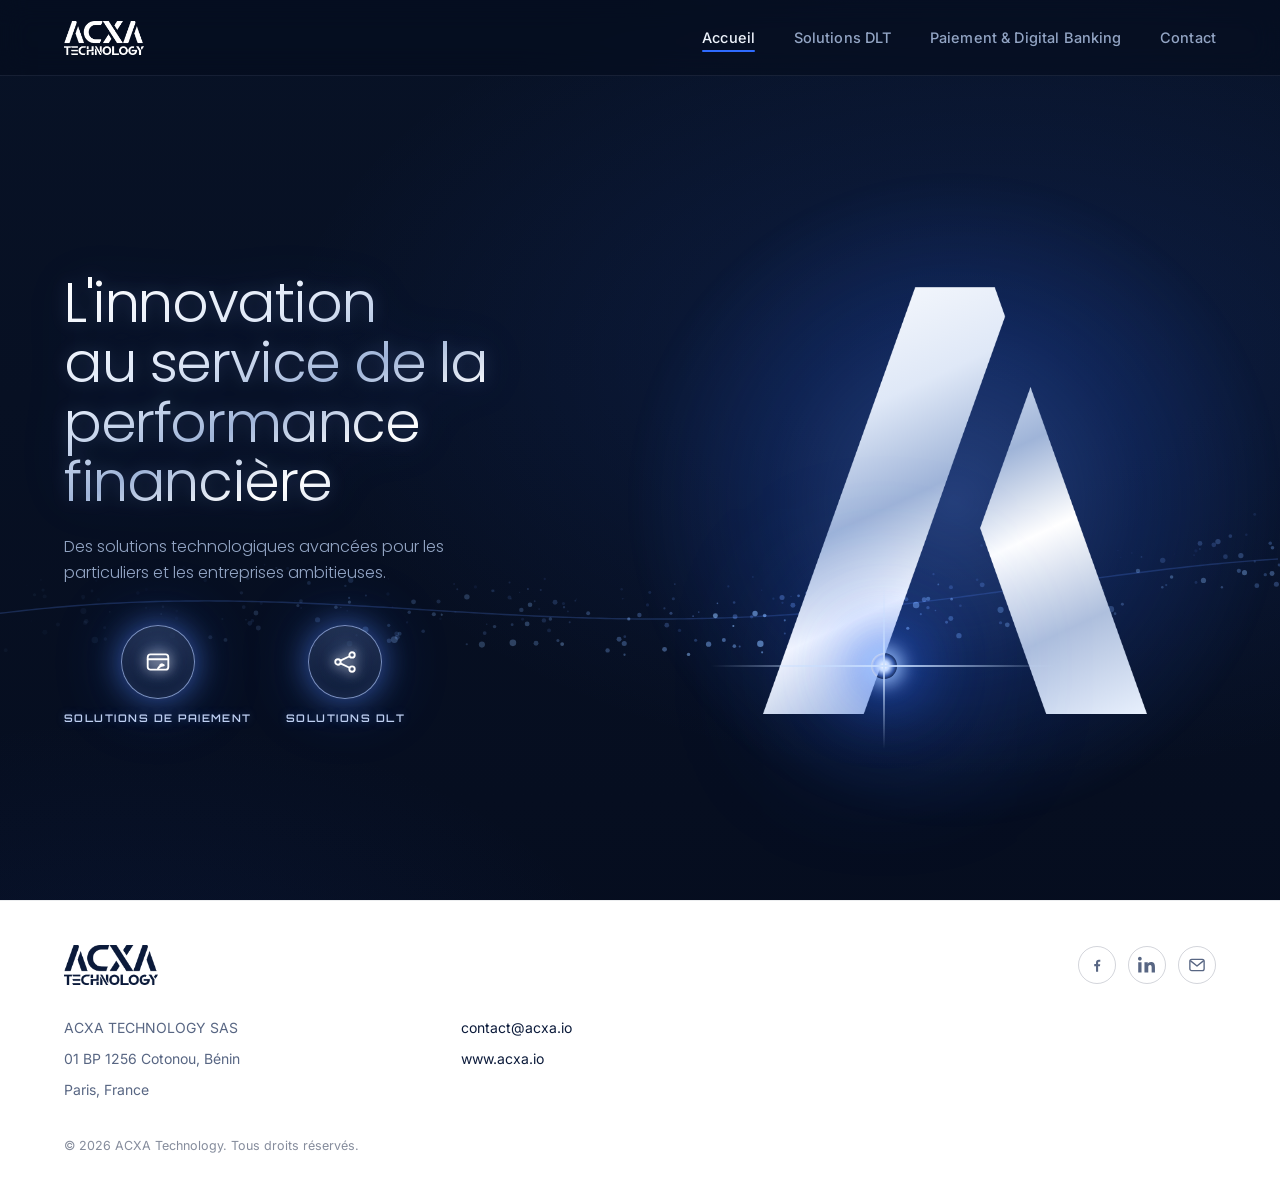
==== index.html @ 4afe43e6 "Accueil: logo du menu aligné sur le H1 Co-Authored-By: Devin AI <158243242+devin-ai-integration[bot]" ====
<!DOCTYPE html>
<html lang="fr">
<head>
  <meta charset="UTF-8">
  <meta name="viewport" content="width=device-width, initial-scale=1.0">
  <title>ACXA Technology — Expertise Fintech : Digital Banking, Paiements &amp; Écosystème Blockchain</title>
  <meta name="description" content="ACXA Technology : l'innovation au service de la performance financière. Paiement mobile &amp; digital banking (Senou Pay), bornes interactives, tokenisation d'actifs et solutions blockchain DLT pour les entreprises et institutions financières, partout dans le monde.">
  <meta name="robots" content="index, follow, max-image-preview:large">
  <link rel="canonical" href="https://www.acxa.io/">
  <meta name="theme-color" content="#050c1d">
  <meta property="og:type" content="website">
  <meta property="og:site_name" content="ACXA Technology">
  <meta property="og:locale" content="fr_FR">
  <meta property="og:url" content="https://www.acxa.io/">
  <meta property="og:title" content="ACXA Technology — Expertise Fintech : Digital Banking, Paiements &amp; Écosystème Blockchain">
  <meta property="og:description" content="ACXA Technology : l'innovation au service de la performance financière. Paiement mobile &amp; digital banking (Senou Pay), bornes interactives, tokenisation d'actifs et solutions blockchain DLT pour les entreprises et institutions financières, partout dans le monde.">
  <meta property="og:image" content="https://www.acxa.io/assets/og/acxa-og.jpg">
  <meta property="og:image:width" content="1200">
  <meta property="og:image:height" content="630">
  <meta property="og:image:alt" content="ACXA Technology — L'innovation au service de la performance financière">
  <meta name="twitter:card" content="summary_large_image">
  <meta name="twitter:title" content="ACXA Technology — Expertise Fintech : Digital Banking, Paiements &amp; Écosystème Blockchain">
  <meta name="twitter:description" content="ACXA Technology : l'innovation au service de la performance financière. Paiement mobile &amp; digital banking (Senou Pay), bornes interactives, tokenisation d'actifs et solutions blockchain DLT pour les entreprises et institutions financières, partout dans le monde.">
  <meta name="twitter:image" content="https://www.acxa.io/assets/og/acxa-og.jpg">
  <link rel="icon" type="image/png" href="assets/logo/favicon.png">
  <link rel="preconnect" href="https://fonts.googleapis.com">
  <link rel="preconnect" href="https://fonts.gstatic.com" crossorigin>
  <link href="https://fonts.googleapis.com/css2?family=Poppins:wght@300;400;500;600;700&family=Inter:wght@400;500;600&family=Orbitron:wght@500;600&display=swap" rel="stylesheet">
  <link rel="stylesheet" href="css/style.css">
  <script type="application/ld+json">{"@context":"https://schema.org","@type":"Organization","name":"ACXA Technology","url":"https://www.acxa.io/","logo":"https://www.acxa.io/logo-bimi.svg","email":"contact@acxa.io","sameAs":["https://www.facebook.com/p/Acxa-Technology-61595123900656/"],"description":"ACXA Technology conçoit des solutions fintech : paiement et digital banking (Senou Pay), bornes interactives, tokenisation d'actifs et infrastructures blockchain (DLT) pour les institutions financières, le secteur public et la logistique.","address":[{"@type":"PostalAddress","postOfficeBoxNumber":"01 BP 1256","addressLocality":"Cotonou","addressCountry":"BJ"},{"@type":"PostalAddress","addressLocality":"Paris","addressCountry":"FR"}],"contactPoint":{"@type":"ContactPoint","contactType":"customer service","email":"contact@acxa.io","availableLanguage":["fr"]}}</script>
  <script type="application/ld+json">{"@context":"https://schema.org","@type":"WebSite","name":"ACXA Technology","url":"https://www.acxa.io/","inLanguage":"fr","publisher":{"@type":"Organization","name":"ACXA Technology"}}</script>
  <noscript><style>.reveal,.rv{opacity:1!important;transform:none!important;translate:none!important}</style></noscript>
</head>
<body class="home">

  <header class="site-nav" id="site-nav">
    <a class="nav-brand" href="#" aria-label="ACXA Technology — Accueil">
      <img src="assets/logo/acxa-wordmark.png" alt="ACXA Technology" class="nav-logo">
    </a>
    <nav class="nav-links" id="nav-links" aria-label="Navigation principale">
      <a href="#accueil" class="nav-link active">Accueil</a>
      <a href="technologies.html" class="nav-link">Solutions DLT</a>
      <a href="solutions.html" class="nav-link">Paiement &amp; Digital Banking</a>
      <a href="mailto:contact@acxa.io" class="nav-link">Contact</a>
    </nav>
    <button class="nav-toggle" id="nav-toggle" aria-label="Ouvrir le menu" aria-expanded="false">
      <span></span><span></span><span></span>
    </button>
  </header>

  <main>
    <section class="hero" id="accueil">
      <canvas class="hero-wave" id="wave-canvas" aria-hidden="true"></canvas>

      <div class="hero-inner">
        <div class="hero-copy">
          <h1><span>L'innovation</span> <span>au service de la</span> <span>performance</span> <span>financière</span></h1>
          <p class="hero-sub">Des solutions technologiques avancées pour les particuliers et les entreprises ambitieuses.</p>
          <div class="hero-widgets">
            <a href="solutions.html" class="hwidget">
              <span class="hwidget-disc">
                <svg viewBox="0 0 24 24" width="26" height="26" fill="none" stroke="currentColor" stroke-width="1.7" stroke-linecap="round" stroke-linejoin="round"><rect x="2.5" y="5" width="19" height="14" rx="2.5"/><path d="M2.5 9.5h19"/><path d="M14 15a2 2 0 0 1 1.7-1M13 16.5a4 4 0 0 1 3.4-2M12 18a6.5 6.5 0 0 1 5.4-3"/></svg>
              </span>
              <span class="hwidget-label">Solutions de paiement</span>
            </a>
            <a href="technologies.html" class="hwidget">
              <span class="hwidget-disc">
                <svg viewBox="0 0 24 24" width="26" height="26" fill="none" stroke="currentColor" stroke-width="1.7" stroke-linecap="round" stroke-linejoin="round"><circle cx="5.5" cy="12" r="2.5"/><circle cx="18.5" cy="5.5" r="2.5"/><circle cx="18.5" cy="18.5" r="2.5"/><path d="M7.8 10.8l8.4-4.1M7.8 13.2l8.4 4.1"/></svg>
              </span>
              <span class="hwidget-label">Solutions DLT</span>
            </a>
          </div>
        </div>

        <div class="hero-visual" aria-hidden="true">
          <div class="a-glow"></div>
          <div class="a-mark"></div>
          <div class="a-flare"></div>
        </div>
      </div>

    </section>
  </main>

  <footer class="site-footer footer-white" id="contact">
    <div class="footer-inner">
      <div class="footer-top">
        <img src="assets/logo/acxa-wordmark-dark.png" alt="ACXA Technology" class="footer-logo">
        <div class="footer-social">
          <a href="https://www.facebook.com/p/Acxa-Technology-61595123900656/" target="_blank" rel="noopener" aria-label="Facebook"><svg viewBox="0 0 24 24" width="18" height="18" fill="currentColor"><path d="M13.5 21v-7.2h2.4l.4-2.9h-2.8V9c0-.8.3-1.4 1.5-1.4h1.4V5c-.7-.1-1.4-.1-2.1-.1-2.1 0-3.6 1.3-3.6 3.7v2.2H8.3v2.9h2.4V21h2.8z"/></svg></a>
          <a href="#" aria-label="LinkedIn"><svg viewBox="0 0 24 24" width="18" height="18" fill="currentColor"><path d="M4.98 3.5C4.98 4.9 3.87 6 2.5 6S0 4.9 0 3.5 1.12 1 2.5 1s2.48 1.1 2.48 2.5zM.3 8.3h4.4V22H.3zM8.6 8.3H13v1.9h.1c.6-1.1 2-2.3 4.2-2.3 4.5 0 5.3 3 5.3 6.8V22h-4.4v-6.4c0-1.5 0-3.5-2.1-3.5s-2.4 1.6-2.4 3.3V22H8.6z"/></svg></a>
          <a href="mailto:contact@acxa.io" aria-label="E-mail"><svg viewBox="0 0 24 24" width="18" height="18" fill="none" stroke="currentColor" stroke-width="1.8" stroke-linecap="round" stroke-linejoin="round"><rect x="2.5" y="4.5" width="19" height="15" rx="2.5"/><path d="M3.5 6.5l8.5 6.8 8.5-6.8"/></svg></a>
        </div>
      </div>
      <div class="footer-grid">
        <div class="footer-col">
          <span>ACXA TECHNOLOGY SAS</span>
          <span>01 BP 1256 Cotonou, Bénin</span>
          <span>Paris, France</span>
        </div>
        <div class="footer-col">
          <a href="mailto:contact@acxa.io">contact@acxa.io</a>
          <a href="https://www.acxa.io">www.acxa.io</a>
        </div>
      </div>
      <p class="footer-copy">© 2026 ACXA Technology. Tous droits réservés.</p>
    </div>
  </footer>

  <script src="js/main.js"></script>
</body>
</html>
---- css/style.css ----
:root {
  --bg-0: #050c1d;
  --bg-1: #081226;
  --bg-2: #0b1a3a;
  --ink: #eef3fc;
  --ink-dim: #93a5c4;
  --accent: #2e6bff;
  --accent-bright: #5b8dff;
  --nav-h: 76px;
  --font-display: "Poppins", sans-serif;
  --font-body: "Inter", sans-serif;
  --font-chain: "Orbitron", "Poppins", sans-serif;
}

* { margin: 0; padding: 0; box-sizing: border-box; }

html { scroll-behavior: smooth; }

/* Lenis smooth scroll */
html.lenis, html.lenis body { height: auto; }
.lenis.lenis-smooth { scroll-behavior: auto !important; }
.lenis.lenis-smooth [data-lenis-prevent] { overscroll-behavior: contain; }
.lenis.lenis-stopped { overflow: hidden; }
.lenis.lenis-smooth iframe { pointer-events: none; }

body {
  font-family: var(--font-body);
  color: var(--ink);
  background:
    radial-gradient(1200px 700px at 78% 30%, rgba(46, 107, 255, 0.14), transparent 60%),
    radial-gradient(900px 600px at 10% 90%, rgba(38, 84, 199, 0.10), transparent 60%),
    linear-gradient(180deg, var(--bg-1) 0%, var(--bg-0) 100%);
  min-height: 100vh;
  overflow-x: hidden;
}

/* ---------- Nav ---------- */
.site-nav {
  position: fixed;
  inset: 0 0 auto 0;
  height: var(--nav-h);
  display: flex;
  align-items: center;
  justify-content: space-between;
  padding: 0 clamp(20px, 5vw, 64px);
  background: rgba(5, 12, 29, 0.55);
  backdrop-filter: blur(14px);
  -webkit-backdrop-filter: blur(14px);
  border-bottom: 1px solid rgba(147, 165, 196, 0.12);
  z-index: 50;
}

.home .site-nav { padding-inline: max(clamp(20px, 5vw, 64px), calc((100% - 1240px) / 2)); }

.nav-brand { display: flex; align-items: center; }
.nav-logo { height: 34px; width: auto; display: block; }

.nav-links {
  display: flex;
  gap: clamp(18px, 3vw, 40px);
}

.nav-link {
  color: var(--ink-dim);
  text-decoration: none;
  font-size: 14.5px;
  font-weight: 500;
  letter-spacing: 0.01em;
  transition: color 0.2s ease;
  position: relative;
}

.nav-link:hover,
.nav-link.active { color: var(--ink); }

.nav-link::after {
  content: "";
  position: absolute;
  left: 0;
  bottom: -6px;
  width: 0;
  height: 2px;
  background: var(--accent);
  border-radius: 2px;
  transition: width 0.25s ease;
}
.nav-link:hover::after,
.nav-link.active::after { width: 100%; }

.nav-toggle {
  display: none;
  flex-direction: column;
  gap: 5px;
  background: none;
  border: 0;
  cursor: pointer;
  padding: 8px;
}
.nav-toggle span {
  width: 22px;
  height: 2px;
  background: var(--ink);
  border-radius: 2px;
  transition: transform 0.25s ease, opacity 0.25s ease;
}
.nav-toggle[aria-expanded="true"] span:nth-child(1) { transform: translateY(7px) rotate(45deg); }
.nav-toggle[aria-expanded="true"] span:nth-child(2) { opacity: 0; }
.nav-toggle[aria-expanded="true"] span:nth-child(3) { transform: translateY(-7px) rotate(-45deg); }

/* ---------- Hero ---------- */
.hero {
  position: relative;
  min-height: 100vh;
  display: flex;
  flex-direction: column;
  justify-content: center;
  padding: calc(var(--nav-h) + 24px) clamp(20px, 5vw, 64px) 0;
  overflow: hidden;
}

.hero-wave {
  position: absolute;
  inset: 0;
  width: 100%;
  height: 100%;
  pointer-events: none;
  z-index: 0;
}

.hero-inner {
  position: relative;
  z-index: 1;
  display: grid;
  grid-template-columns: minmax(0, 1.05fr) minmax(0, 0.95fr);
  align-items: center;
  gap: clamp(24px, 4vw, 64px);
  max-width: 1240px;
  width: 100%;
  margin: 0 auto;
  flex: 1;
}

.hero-copy {
  font-family: var(--font-display);
}

.hero-copy h1 {
  font-family: var(--font-display);
  font-size: clamp(36px, 4.4vw, 60px);
  font-weight: 300;
  line-height: 1.06;
  letter-spacing: -0.025em;
  color: var(--ink);
  background: linear-gradient(155deg,
    #ffffff 0%,
    #dfe8f7 28%,
    #9fb4d8 46%,
    #ffffff 62%,
    #aebfdd 80%,
    #e8f0fd 100%);
  -webkit-background-clip: text;
  background-clip: text;
  -webkit-text-fill-color: transparent;
  text-shadow: none;
  filter:
    drop-shadow(0 0 8px rgba(150, 185, 255, 0.22))
    drop-shadow(0 0 26px rgba(46, 107, 255, 0.12));
  animation: title-breathe 5.5s ease-in-out infinite;
}
.hero-copy h1 span { display: block; }

@keyframes title-breathe {
  0%, 100% {
    filter: drop-shadow(0 0 6px rgba(150, 185, 255, 0.18))
            drop-shadow(0 0 22px rgba(46, 107, 255, 0.10));
  }
  50% {
    filter: drop-shadow(0 0 10px rgba(170, 198, 255, 0.30))
            drop-shadow(0 0 32px rgba(46, 107, 255, 0.17));
  }
}

.hero-sub {
  margin-top: 22px;
  max-width: 46ch;
  font-weight: 300;
  font-size: clamp(15px, 1.25vw, 18px);
  line-height: 1.6;
  color: var(--ink-dim);
}

.hero-cta-group {
  display: flex;
  flex-wrap: wrap;
  gap: 14px;
  margin-top: 36px;
}

/* ---------- Hero round widgets ---------- */
.hero-widgets {
  display: flex;
  gap: clamp(16px, 3vw, 34px);
  margin-top: 40px;
}
.hwidget {
  display: flex;
  flex-direction: column;
  align-items: center;
  gap: 12px;
  text-decoration: none;
  min-width: 92px;
}
.hwidget-disc {
  width: 74px;
  height: 74px;
  border-radius: 50%;
  display: flex;
  align-items: center;
  justify-content: center;
  color: #fff;
  background:
    radial-gradient(circle at 50% 30%, rgba(160, 190, 255, 0.14), transparent 65%),
    rgba(11, 26, 58, 0.72);
  border: 1px solid rgba(170, 196, 255, 0.7);
  box-shadow:
    0 0 30px rgba(91, 141, 255, 0.55),
    0 0 70px rgba(46, 107, 255, 0.28),
    inset 0 0 24px rgba(160, 190, 255, 0.18);
  text-shadow: 0 0 10px rgba(220, 231, 255, 0.9), 0 0 22px rgba(91, 141, 255, 0.8);
  transition: transform 0.22s ease, box-shadow 0.22s ease, color 0.22s ease;
}
.hwidget-disc svg { filter: drop-shadow(0 0 6px rgba(255, 255, 255, 0.9)) drop-shadow(0 0 14px rgba(140, 175, 255, 0.8)); }
.hwidget:hover .hwidget-disc {
  transform: translateY(-4px);
  color: #fff;
  box-shadow:
    0 0 44px rgba(91, 141, 255, 0.8),
    0 0 100px rgba(46, 107, 255, 0.4),
    inset 0 0 30px rgba(200, 220, 255, 0.4);
}
.hwidget-label {
  font-family: var(--font-chain);
  font-size: 10.5px;
  font-weight: 600;
  letter-spacing: 0.14em;
  text-transform: uppercase;
  color: #bfd0f2;
  text-shadow: 0 0 8px rgba(91, 141, 255, 0.35);
  text-align: center;
  line-height: 1.5;
  transition: color 0.22s ease;
}
.hwidget:hover .hwidget-label { color: #fff; }
.hero-cta {
  display: inline-flex;
  align-items: center;
  gap: 10px;
  padding: 15px 28px;
  background: linear-gradient(135deg, var(--accent-bright), var(--accent));
  color: #fff;
  font-size: 15px;
  font-weight: 500;
  text-decoration: none;
  border-radius: 10px;
  box-shadow: 0 8px 28px rgba(46, 107, 255, 0.38);
  transition: transform 0.2s ease, box-shadow 0.2s ease;
}
.hero-cta:hover {
  transform: translateY(-2px);
  box-shadow: 0 12px 34px rgba(46, 107, 255, 0.5);
}
.hero-cta svg { transition: transform 0.2s ease; }
.hero-cta:hover svg { transform: translateX(3px); }
.product-hero .hero-cta {
  margin-top: 34px;
  background: #fff;
  color: var(--bg-1);
  box-shadow: 0 10px 30px rgba(238, 243, 252, 0.16);
}
.product-hero .hero-cta:hover {
  box-shadow: 0 14px 40px rgba(238, 243, 252, 0.26);
}
.hero-cta-ghost {
  background: transparent;
  color: #fff;
  border: 1px solid rgba(91, 141, 255, 0.55);
  box-shadow: 0 0 18px rgba(91, 141, 255, 0.18), inset 0 0 14px rgba(91, 141, 255, 0.08);
}
.hero-cta-ghost:hover {
  box-shadow: 0 0 26px rgba(91, 141, 255, 0.35), inset 0 0 18px rgba(91, 141, 255, 0.12);
}

/* ---------- Illuminated A ---------- */
.hero-visual {
  position: relative;
  display: flex;
  align-items: center;
  justify-content: center;
  min-height: 380px;
}

.a-mark {
  position: relative;
  z-index: 2;
  width: clamp(240px, 30vw, 430px);
  aspect-ratio: 1170 / 1302;
  background: linear-gradient(155deg,
    #ffffff 0%,
    #dfe8f7 28%,
    #9fb4d8 46%,
    #ffffff 62%,
    #aebfdd 80%,
    #e8f0fd 100%);
  -webkit-mask-image: url("../assets/logo/a-mark.png");
  mask-image: url("../assets/logo/a-mark.png");
  -webkit-mask-size: contain;
  mask-size: contain;
  -webkit-mask-repeat: no-repeat;
  mask-repeat: no-repeat;
  -webkit-mask-position: center;
  mask-position: center;
  filter:
    drop-shadow(0 0 26px rgba(91, 141, 255, 0.55))
    drop-shadow(0 0 80px rgba(46, 107, 255, 0.30));
  animation: a-breathe 5.5s ease-in-out infinite;
}

@keyframes a-breathe {
  0%, 100% {
    filter: drop-shadow(0 0 22px rgba(91, 141, 255, 0.45))
            drop-shadow(0 0 70px rgba(46, 107, 255, 0.25));
  }
  50% {
    filter: drop-shadow(0 0 34px rgba(120, 162, 255, 0.70))
            drop-shadow(0 0 110px rgba(46, 107, 255, 0.42));
  }
}

.a-glow {
  position: absolute;
  width: 130%;
  aspect-ratio: 1;
  border-radius: 50%;
  background: radial-gradient(circle,
    rgba(91, 141, 255, 0.34) 0%,
    rgba(46, 107, 255, 0.14) 38%,
    transparent 68%);
  filter: blur(6px);
  animation: glow-breathe 5.5s ease-in-out infinite;
  z-index: 1;
}

@keyframes glow-breathe {
  0%, 100% { opacity: 0.75; transform: scale(0.97); }
  50% { opacity: 1; transform: scale(1.03); }
}

.a-flare {
  position: absolute;
  z-index: 3;
  width: 26px;
  height: 26px;
  left: 34%;
  bottom: 8%;
  border-radius: 50%;
  background: radial-gradient(circle, #ffffff 0%, #bcd4ff 28%, rgba(91,141,255,0.55) 55%, transparent 75%);
  box-shadow:
    0 0 18px 6px rgba(160, 196, 255, 0.9),
    0 0 60px 22px rgba(46, 107, 255, 0.55),
    0 0 140px 60px rgba(46, 107, 255, 0.28);
  animation: flare-pulse 4s ease-in-out infinite;
}

.a-flare::before,
.a-flare::after {
  content: "";
  position: absolute;
  background: linear-gradient(90deg, transparent, rgba(200, 222, 255, 0.95), transparent);
}
.a-flare::before { /* horizontal streak */
  left: -160px;
  right: -160px;
  top: 50%;
  height: 2px;
  transform: translateY(-50%);
}
.a-flare::after { /* vertical streak */
  top: -70px;
  bottom: -70px;
  left: 50%;
  width: 2px;
  transform: translateX(-50%);
  background: linear-gradient(180deg, transparent, rgba(200, 222, 255, 0.9), transparent);
}

@keyframes flare-pulse {
  0%, 100% { opacity: 0.8; }
  50% { opacity: 1; }
}

/* ---------- Features strip ---------- */
.hero-features {
  position: relative;
  z-index: 1;
  display: flex;
  justify-content: center;
  gap: clamp(28px, 6vw, 96px);
  padding: 28px 0 36px;
}

.feature {
  display: flex;
  align-items: center;
  gap: 12px;
  color: var(--ink);
  font-family: var(--font-display);
  font-size: 14px;
  font-weight: 400;
  line-height: 1.35;
  letter-spacing: 0.01em;
}

.feature-icon {
  display: flex;
  align-items: center;
  justify-content: center;
  width: 42px;
  height: 42px;
  border-radius: 11px;
  color: var(--accent-bright);
  background: rgba(46, 107, 255, 0.12);
  border: 1px solid rgba(91, 141, 255, 0.28);
}

/* ---------- Products page ---------- */
.product-eyebrow {
  display: inline-flex; align-items: center; gap: 10px;
  font-family: var(--font-chain);
  font-size: 12.5px;
  font-weight: 600;
  letter-spacing: 0.22em;
  text-shadow: 0 0 14px rgba(91, 141, 255, 0.45);
  text-transform: uppercase;
  color: var(--accent-bright);
  margin-bottom: 14px;
}

.product-eyebrow::before {
  content: ""; width: 7px; height: 7px; flex: none; background: var(--accent-bright);
  clip-path: polygon(50% 0, 100% 50%, 50% 100%, 0 50%);
  box-shadow: 0 0 10px rgba(91, 141, 255, 0.8);
}

.product-hero .product-badge {
  display: inline-block;
  margin-top: 18px;
}

.product-badge {
  font-family: var(--font-chain);
  font-size: 11px;
  font-weight: 500;
  letter-spacing: 0.16em;
  text-transform: uppercase;
  color: var(--accent-bright);
  background: rgba(46, 107, 255, 0.14);
  border: 1px solid rgba(91, 141, 255, 0.3);
  border-radius: 999px;
  padding: 4px 12px;
}

.product-features {
  display: flex;
  gap: clamp(20px, 4vw, 48px);
  margin-top: 30px;
  flex-wrap: wrap;
}

.product-visual {
  position: relative;
  display: flex;
  align-items: center;
  justify-content: center;
  min-height: 320px;
}

.product-visual-glow {
  position: absolute;
  width: 115%;
  aspect-ratio: 1;
  border-radius: 50%;
  background: radial-gradient(circle,
    rgba(192, 108, 232, 0.20) 0%,
    rgba(46, 107, 255, 0.10) 45%,
    transparent 70%);
  filter: blur(8px);
  z-index: 1;
}

.product-logo-card {
  position: relative;
  z-index: 2;
  width: min(100%, 520px);
  height: auto;
  border-radius: 20px;
  border: 1.5px solid rgba(200, 218, 255, 0.85);
  box-shadow:
    0 0 0 1px rgba(140, 178, 255, 0.55),
    0 0 26px rgba(160, 192, 255, 0.75),
    0 0 70px rgba(70, 125, 255, 0.50),
    0 0 120px rgba(46, 107, 255, 0.30),
    0 24px 70px rgba(2, 6, 18, 0.55);
  animation: card-breathe 5.5s ease-in-out infinite;
  transition: transform 0.3s ease;
}
.product-logo-card:hover { transform: translateY(-4px) scale(1.01); }

@keyframes card-breathe {
  0%, 100% {
    border-color: rgba(190, 212, 255, 0.75);
    box-shadow:
      0 0 0 1px rgba(140, 178, 255, 0.45),
      0 0 22px rgba(160, 192, 255, 0.60),
      0 0 60px rgba(70, 125, 255, 0.40),
      0 0 100px rgba(46, 107, 255, 0.24),
      0 24px 70px rgba(2, 6, 18, 0.55);
  }
  50% {
    border-color: rgba(230, 240, 255, 1);
    box-shadow:
      0 0 0 1px rgba(170, 200, 255, 0.70),
      0 0 34px rgba(180, 206, 255, 0.95),
      0 0 90px rgba(90, 140, 255, 0.60),
      0 0 150px rgba(46, 107, 255, 0.40),
      0 24px 70px rgba(2, 6, 18, 0.55);
  }
}

@media (max-width: 900px) {
  .product-features { justify-content: center; }
  .product-visual { min-height: 0; margin-top: 16px; }
  .product-logo-card { width: min(88vw, 420px); }
}

/* ---------- Footer ---------- */
.site-footer {
  border-top: 1px solid rgba(147, 165, 196, 0.12);
  background: rgba(4, 9, 22, 0.6);
  padding: 44px clamp(20px, 5vw, 64px);
  text-align: left;
}

.footer-inner { max-width: 1200px; margin: 0 auto; }

.footer-top {
  display: flex;
  justify-content: space-between;
  align-items: center;
  gap: 20px;
  flex-wrap: wrap;
}

.footer-logo { height: 40px; width: auto; opacity: 0.95; }

.footer-social {
  display: flex;
  gap: 12px;
}
.footer-social a {
  display: flex;
  align-items: center;
  justify-content: center;
  width: 38px;
  height: 38px;
  border-radius: 50%;
  border: 1px solid rgba(147, 165, 196, 0.25);
  color: var(--ink-dim);
  transition: color 0.2s ease, border-color 0.2s ease, background 0.2s ease;
}
.footer-social a:hover {
  color: var(--ink);
  border-color: var(--accent);
  background: rgba(46, 107, 255, 0.12);
}

.footer-tagline {
  margin-top: 16px;
  color: var(--ink-dim);
  font-family: var(--font-chain);
  font-weight: 500;
  font-size: 13.5px;
  letter-spacing: 0.08em;
  line-height: 1.5;
}

.footer-grid {
  margin-top: 34px;
  display: grid;
  grid-template-columns: repeat(3, minmax(0, 1fr));
  gap: 28px 40px;
}

.footer-col {
  display: flex;
  flex-direction: column;
  gap: 14px;
  font-size: 14px;
  color: var(--ink-dim);
}
.footer-col a { color: var(--ink); text-decoration: none; }
.footer-col a:hover { color: var(--accent-bright); }

.footer-copy {
  margin-top: 40px;
  font-size: 12.5px;
  color: rgba(147, 165, 196, 0.6);
}

/* white footer variant */
.footer-white {
  background: #ffffff;
  border-top: 1px solid rgba(11, 26, 58, 0.08);
  color: var(--bg-2);
}
.footer-white .footer-logo { opacity: 1; }
.footer-white .footer-social a { border-color: rgba(11, 26, 58, 0.18); color: #586683; }
.footer-white .footer-social a:hover { color: var(--accent); border-color: var(--accent); background: rgba(46, 107, 255, 0.08); }
.footer-white .footer-tagline,
.footer-white .footer-col { color: #586683; }
.footer-white .footer-col a { color: var(--bg-2); }
.footer-white .footer-col a:hover { color: var(--accent); }
.footer-white .footer-copy { color: rgba(11, 26, 58, 0.5); }

/* ---------- Responsive ---------- */
@media (max-width: 900px) {
  .nav-toggle { display: flex; }

  .nav-links {
    position: fixed;
    top: var(--nav-h);
    left: 0;
    right: 0;
    flex-direction: column;
    gap: 0;
    background: rgba(5, 12, 29, 0.97);
    border-bottom: 1px solid rgba(147, 165, 196, 0.15);
    padding: 8px 0 16px;
    transform: translateY(-12px);
    opacity: 0;
    pointer-events: none;
    transition: opacity 0.2s ease, transform 0.2s ease;
  }
  .nav-links.open { transform: translateY(0); opacity: 1; pointer-events: auto; }
  .nav-links .nav-link { padding: 14px clamp(20px, 5vw, 64px); font-size: 16px; }
  .nav-links .nav-link::after { display: none; }

  .hero-inner {
    display: block;
    position: relative;
    text-align: center;
  }
  .hero-copy h1 { font-size: clamp(28px, 8vw, 38px); line-height: 1.1; }
  .hero-copy h1 span { display: inline; }
  .hero-copy {
    position: relative;
    z-index: 2;
    text-shadow: 0 2px 26px rgba(5, 12, 29, 0.9), 0 0 8px rgba(5, 12, 29, 0.7);
  }
  .hero-visual {
    position: absolute;
    inset: -8% 0 0;
    z-index: 1;
    min-height: 0;
    align-items: center;
  }
  /* voile sombre centré sur le texte pour garder le A lisible derrière */
  .hero-visual::after {
    content: "";
    position: absolute;
    inset: 0;
    background: radial-gradient(ellipse 80% 46% at 50% 38%, rgba(5, 12, 29, 0.78), transparent 78%);
  }
  .a-mark { width: min(80vw, 360px); opacity: 0.75; }
  .hero-sub {
    margin-left: auto;
    margin-right: auto;
    color: #d3def2;
    font-weight: 400;
  }
  .a-flare { left: 27%; bottom: 30%; }
  .hero-cta-group { gap: 10px; margin-top: 26px; }
  .hero-cta {
    display: inline-flex;
    padding: 11px 18px;
    font-size: 13.5px;
    border-radius: 9px;
  }
  .hero-cta svg { width: 16px; height: 16px; }
  .hero-widgets {
    justify-content: center;
    gap: 18px;
    margin-top: 30px;
  }
  .hwidget { min-width: 74px; gap: 9px; }
  .hwidget-disc { width: 58px; height: 58px; }
  .hwidget-disc svg { width: 21px; height: 21px; }
  .hwidget-label { font-size: 9px; letter-spacing: 0.1em; }
  .hero-features {
    display: grid;
    grid-template-columns: repeat(3, 1fr);
    gap: 14px;
    padding-bottom: 28px;
  }
  .feature {
    flex-direction: column;
    text-align: center;
    gap: 8px;
    font-size: 12px;
  }
  .feature-icon { width: 40px; height: 40px; }

  .footer-grid {
    grid-template-columns: 1fr;
    gap: 22px;
  }
}

/* ---------- Inner nav wrapper (Solutions page) ---------- */
.nav-inner {
  max-width: 1240px;
  height: 100%;
  width: 100%;
  margin: 0 auto;
  display: flex;
  align-items: center;
  justify-content: space-between;
}

/* ---------- Solutions page ---------- */
.solutions-hero {
  position: relative;
  padding: calc(var(--nav-h) + 64px) clamp(20px, 5vw, 64px) 96px;
  max-width: 1240px;
  margin: 0 auto;
  overflow: visible;
}
.solutions-hero::before {
  content: "";
  position: absolute;
  top: -120px;
  right: -140px;
  width: 560px;
  height: 560px;
  background: radial-gradient(circle, rgba(46, 107, 255, 0.12) 0%, transparent 70%);
  filter: blur(6px);
  z-index: -1;
  pointer-events: none;
}
.solutions-title {
  font-family: var(--font-display);
  font-size: clamp(32px, 4.2vw, 50px);
  font-weight: 700;
  line-height: 1.12;
  letter-spacing: -0.02em;
  color: var(--ink);
  max-width: 19ch;
}
.solutions-title .accent { color: var(--accent); }
.solutions-sub {
  margin-top: 20px;
  max-width: 56ch;
  font-size: clamp(15px, 1.2vw, 17px);
  line-height: 1.65;
  color: var(--ink-dim);
}
.solutions-list {
  display: flex;
  flex-direction: column;
  gap: 88px;
  margin-top: 64px;
}
.solution-row {
  display: grid;
  grid-template-columns: minmax(0, 1fr) minmax(0, 1fr);
  gap: 56px;
  align-items: center;
}
.solution-row-media { order: 2; }
.solution-row-text { order: 1; }
.solution-row:nth-child(even) .solution-row-media { order: 1; }
.solution-row:nth-child(even) .solution-row-text { order: 2; }
.solution-tag {
  display: inline-flex;
  align-items: center;
  gap: 8px;
  padding: 7px 16px;
  border-radius: 999px;
  background: rgba(46, 107, 255, 0.08);
  color: var(--accent);
  font-family: var(--font-chain);
  font-size: 12.5px;
  font-weight: 600;
  text-transform: uppercase;
  letter-spacing: 0.14em;
  margin-bottom: 20px;
}
.solution-row-text h2 {
  font-family: var(--font-display);
  font-size: clamp(26px, 2.8vw, 38px);
  font-weight: 700;
  line-height: 1.15;
  letter-spacing: -0.01em;
  color: var(--ink);
  margin-bottom: 16px;
}
.solution-row-text p {
  font-size: 16px;
  line-height: 1.7;
  color: var(--ink-dim);
  max-width: 46ch;
}
.solution-row-media {
  border-radius: 24px;
  overflow: hidden;
  box-shadow: 0 20px 60px rgba(11, 26, 58, 0.12);
  transition: transform 0.3s ease, box-shadow 0.3s ease;
}
.solution-row-media:hover {
  transform: translateY(-4px);
  box-shadow: 0 28px 70px rgba(11, 26, 58, 0.18);
}
.solution-row-media img {
  display: block;
  width: 100%;
  aspect-ratio: 4 / 3;
  object-fit: cover;
}
.solutions-cta {
  border-radius: 999px;
  padding: 16px 34px;
  margin-top: 72px;
}
@media (max-width: 860px) {
  .solution-row { grid-template-columns: 1fr; gap: 28px; }
  .solution-row-media,
  .solution-row-text,
  .solution-row:nth-child(even) .solution-row-media,
  .solution-row:nth-child(even) .solution-row-text { order: 0; }
  .solutions-list { gap: 56px; }
  .solutions-hero::before { display: none; }
}

/* ---------- Light page variant (Solutions) ---------- */
body.page-light { background: #ffffff; }
body.page-light .hero-wave { display: none; }
body.page-light .site-nav {
  background: #050c1d;
  backdrop-filter: none;
  -webkit-backdrop-filter: none;
  border-bottom: 1px solid rgba(255, 255, 255, 0.08);
}
body.page-light .site-footer { background: #050c1d; }
body.page-light .solutions-title { color: #0b1a3a; }
body.page-light .solutions-sub { color: #4a5568; }
body.page-light .solution-tag { color: var(--accent); }
body.page-light .solution-row-text h2 { color: #0b1a3a; }
body.page-light .solution-row-text p { color: #52607a; }

/* ---------- Scroll reveal ---------- */
.reveal {
  opacity: 0;
  transform: translateY(36px);
  transition: opacity 0.7s ease, transform 0.7s ease;
}
.reveal.is-visible {
  opacity: 1;
  transform: translateY(0);
}
@media (prefers-reduced-motion: reduce) {
  .reveal { opacity: 1; transform: none; transition: none; }
}

/* ---------- Contact modal ---------- */
.contact-modal {
  position: fixed;
  inset: 0;
  z-index: 200;
  display: flex;
  align-items: center;
  justify-content: center;
  padding: 20px;
  background: rgba(3, 8, 20, 0.72);
  backdrop-filter: blur(8px);
  opacity: 0;
  pointer-events: none;
  transition: opacity 0.25s ease;
}
.contact-modal.open { opacity: 1; pointer-events: auto; }

.contact-panel {
  position: relative;
  width: min(560px, 100%);
  background:
    linear-gradient(rgba(46, 107, 255, 0.05) 1px, transparent 1px),
    linear-gradient(90deg, rgba(46, 107, 255, 0.05) 1px, transparent 1px),
    linear-gradient(160deg, #0b1a3a, #081226 60%, #050c1d);
  background-size: 40px 40px, 40px 40px, cover;
  border: 1px solid rgba(91, 141, 255, 0.28);
  border-radius: 18px;
  padding: clamp(26px, 4vw, 42px);
  box-shadow: 0 30px 80px rgba(2, 6, 16, 0.8), 0 0 60px rgba(46, 107, 255, 0.12);
  transform: translateY(16px) scale(0.98);
  transition: transform 0.28s cubic-bezier(0.22, 1, 0.36, 1);
}
.contact-modal.open .contact-panel { transform: translateY(0) scale(1); }

.contact-close {
  position: absolute;
  top: 16px;
  right: 16px;
  width: 34px;
  height: 34px;
  display: flex;
  align-items: center;
  justify-content: center;
  background: rgba(91, 141, 255, 0.08);
  border: 1px solid rgba(91, 141, 255, 0.25);
  border-radius: 9px;
  color: #93a5c4;
  cursor: pointer;
  transition: color 0.2s, border-color 0.2s;
}
.contact-close:hover { color: #eef3fc; border-color: rgba(91, 141, 255, 0.6); }

.contact-chip {
  display: inline-flex;
  align-items: center;
  gap: 8px;
  font-family: "Orbitron", "Poppins", sans-serif;
  font-size: 10.5px;
  font-weight: 600;
  letter-spacing: 0.22em;
  text-transform: uppercase;
  color: #5b8dff;
  border: 1px solid rgba(91, 141, 255, 0.4);
  border-radius: 999px;
  padding: 6px 14px;
  margin-bottom: 14px;
}
.contact-chip::before {
  content: "";
  width: 6px;
  height: 6px;
  border-radius: 50%;
  background: #5b8dff;
  box-shadow: 0 0 8px #5b8dff;
}

.contact-title {
  font-family: "Poppins", sans-serif;
  font-size: clamp(22px, 3vw, 30px);
  font-weight: 300;
  color: #eef3fc;
  margin: 0 0 6px;
}
.contact-sub {
  font-family: "Inter", "Poppins", sans-serif;
  font-size: 14px;
  color: #93a5c4;
  margin: 0 0 24px;
}

.contact-field { margin-bottom: 16px; }
.contact-field label {
  display: block;
  font-family: "Inter", sans-serif;
  font-size: 12px;
  font-weight: 500;
  letter-spacing: 0.06em;
  text-transform: uppercase;
  color: #93a5c4;
  margin-bottom: 8px;
}
.contact-field input,
.contact-field textarea {
  width: 100%;
  box-sizing: border-box;
  background: rgba(5, 12, 29, 0.6);
  border: 1px solid rgba(91, 141, 255, 0.22);
  border-radius: 10px;
  padding: 13px 16px;
  color: #eef3fc;
  font-family: "Inter", sans-serif;
  font-size: 14.5px;
  outline: none;
  transition: border-color 0.2s, box-shadow 0.2s;
}
.contact-field input::placeholder,
.contact-field textarea::placeholder { color: rgba(147, 165, 196, 0.55); }
.contact-field input:focus,
.contact-field textarea:focus {
  border-color: #5b8dff;
  box-shadow: 0 0 0 3px rgba(91, 141, 255, 0.15);
}
.contact-field textarea { min-height: 120px; resize: vertical; }

.contact-submit {
  width: 100%;
  display: inline-flex;
  align-items: center;
  justify-content: center;
  gap: 10px;
  padding: 15px 24px;
  background: linear-gradient(135deg, #5b8dff, #2e6bff);
  color: #fff;
  font-family: "Poppins", sans-serif;
  font-size: 15px;
  font-weight: 500;
  border: none;
  border-radius: 10px;
  cursor: pointer;
  box-shadow: 0 8px 28px rgba(46, 107, 255, 0.38);
  transition: transform 0.2s, box-shadow 0.2s;
}
.contact-submit:hover { transform: translateY(-2px); box-shadow: 0 12px 34px rgba(46, 107, 255, 0.5); }

.contact-note {
  margin: 14px 0 0;
  font-family: "Inter", sans-serif;
  font-size: 12.5px;
  color: rgba(147, 165, 196, 0.75);
  text-align: center;
}
.contact-note a { color: #5b8dff; text-decoration: none; }

.contact-success {
  display: flex;
  flex-direction: column;
  align-items: center;
  text-align: center;
  gap: 8px;
  padding: 26px 10px 18px;
  color: #5b8dff;
}
.contact-success p {
  font-family: "Poppins", sans-serif;
  font-size: 19px;
  font-weight: 400;
  color: #eef3fc;
  margin: 10px 0 0;
}
.contact-success span {
  font-family: "Inter", sans-serif;
  font-size: 14px;
  color: #93a5c4;
}
.contact-success b { color: #5b8dff; font-weight: 500; }
.contact-submit:disabled { opacity: 0.6; cursor: wait; transform: none; }
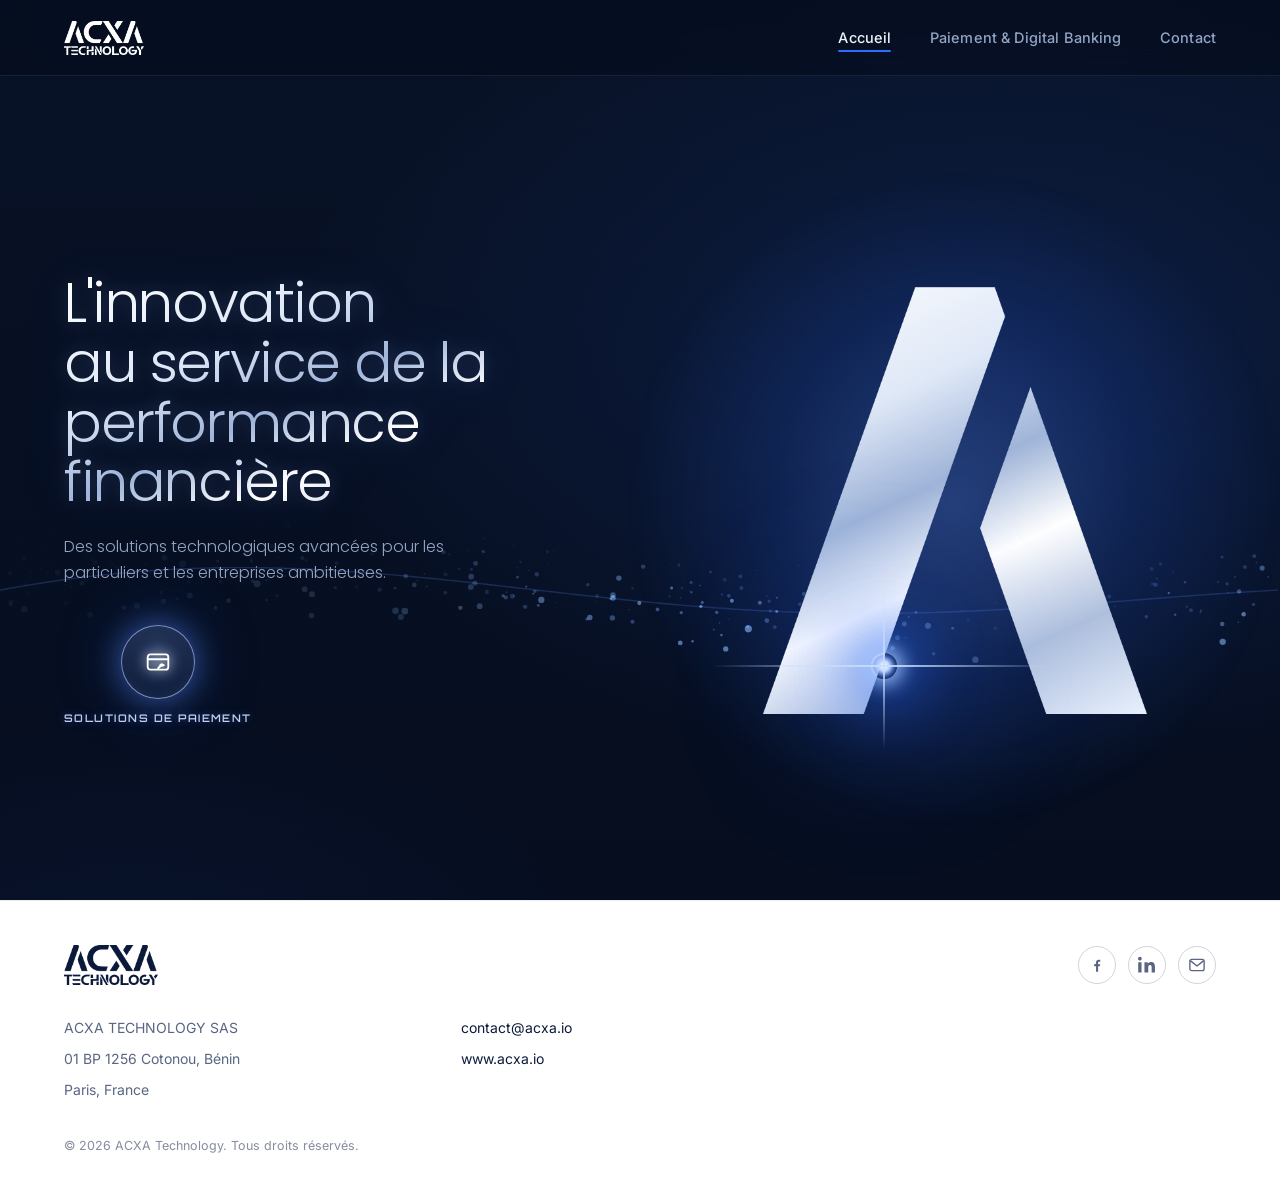
==== commit 0fe700ec: "Retrait temporaire de la page Solutions DLT (copie archivée, redirection, sitemap) Co-Authored-By: D" ====
--- a/index.html
+++ b/index.html
@@ -39,7 +39,6 @@
     </a>
     <nav class="nav-links" id="nav-links" aria-label="Navigation principale">
       <a href="#accueil" class="nav-link active">Accueil</a>
-      <a href="technologies.html" class="nav-link">Solutions DLT</a>
       <a href="solutions.html" class="nav-link">Paiement &amp; Digital Banking</a>
       <a href="mailto:contact@acxa.io" class="nav-link">Contact</a>
     </nav>
@@ -62,12 +61,6 @@
                 <svg viewBox="0 0 24 24" width="26" height="26" fill="none" stroke="currentColor" stroke-width="1.7" stroke-linecap="round" stroke-linejoin="round"><rect x="2.5" y="5" width="19" height="14" rx="2.5"/><path d="M2.5 9.5h19"/><path d="M14 15a2 2 0 0 1 1.7-1M13 16.5a4 4 0 0 1 3.4-2M12 18a6.5 6.5 0 0 1 5.4-3"/></svg>
               </span>
               <span class="hwidget-label">Solutions de paiement</span>
-            </a>
-            <a href="technologies.html" class="hwidget">
-              <span class="hwidget-disc">
-                <svg viewBox="0 0 24 24" width="26" height="26" fill="none" stroke="currentColor" stroke-width="1.7" stroke-linecap="round" stroke-linejoin="round"><circle cx="5.5" cy="12" r="2.5"/><circle cx="18.5" cy="5.5" r="2.5"/><circle cx="18.5" cy="18.5" r="2.5"/><path d="M7.8 10.8l8.4-4.1M7.8 13.2l8.4 4.1"/></svg>
-              </span>
-              <span class="hwidget-label">Solutions DLT</span>
             </a>
           </div>
         </div>
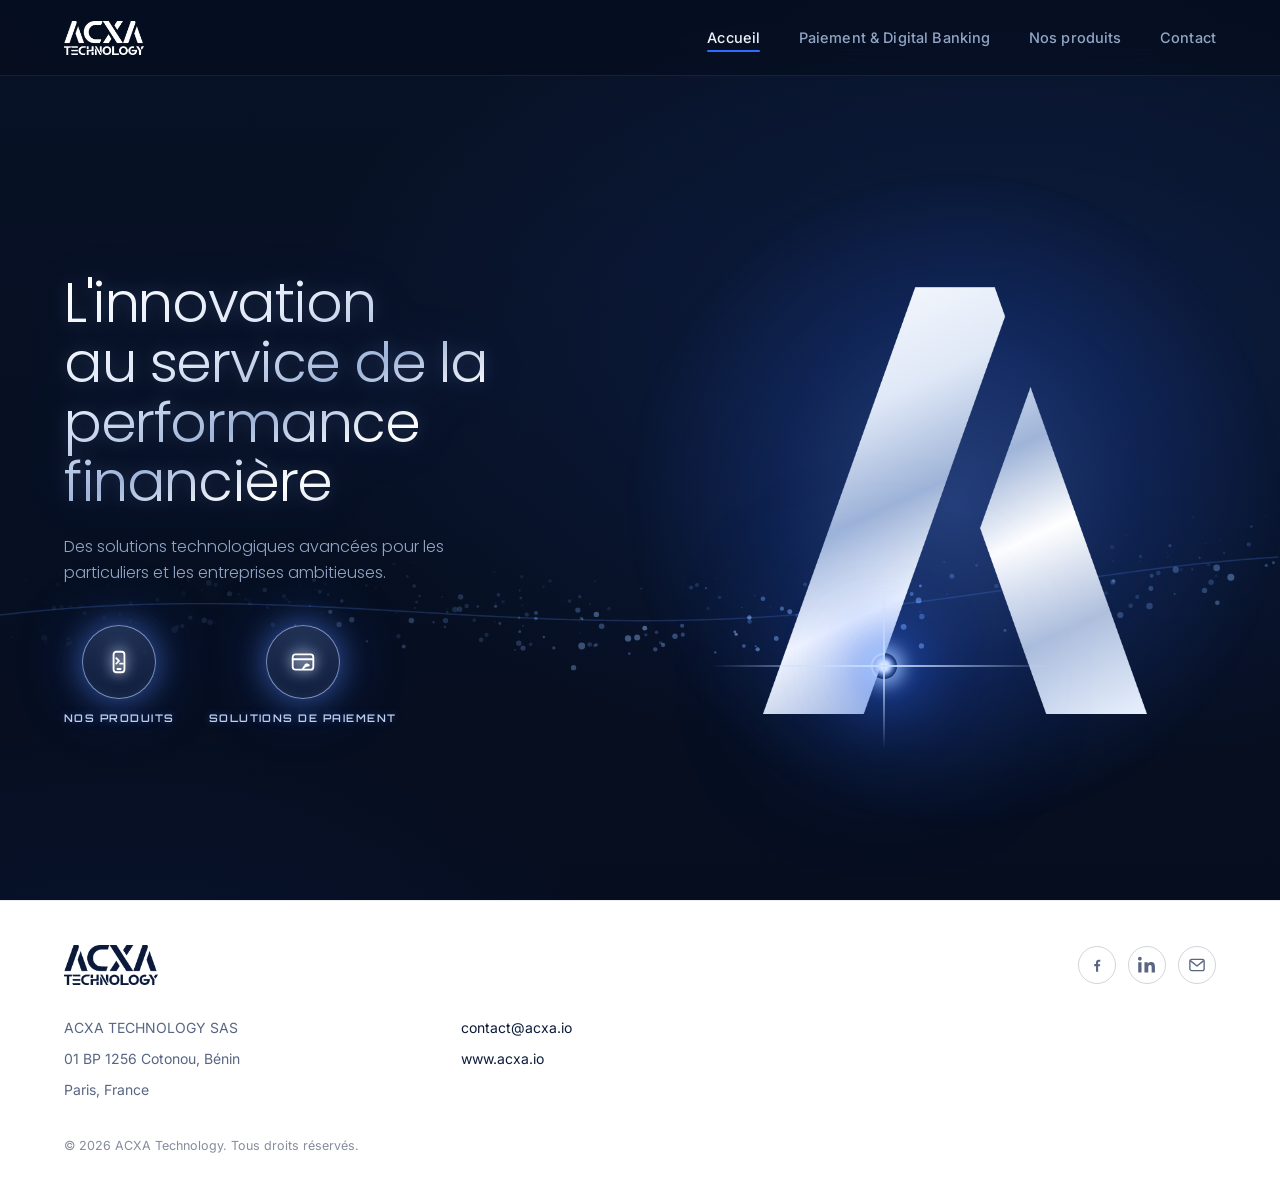
==== commit 41ee7a04: "Restauration de la page Nos produits (Senou Pay) Co-Authored-By: Devin AI <158243242+devin-ai-integr" ====
--- a/index.html
+++ b/index.html
@@ -40,6 +40,7 @@
     <nav class="nav-links" id="nav-links" aria-label="Navigation principale">
       <a href="#accueil" class="nav-link active">Accueil</a>
       <a href="solutions.html" class="nav-link">Paiement &amp; Digital Banking</a>
+      <a href="produits.html" class="nav-link">Nos produits</a>
       <a href="mailto:contact@acxa.io" class="nav-link">Contact</a>
     </nav>
     <button class="nav-toggle" id="nav-toggle" aria-label="Ouvrir le menu" aria-expanded="false">
@@ -56,6 +57,12 @@
           <h1><span>L'innovation</span> <span>au service de la</span> <span>performance</span> <span>financière</span></h1>
           <p class="hero-sub">Des solutions technologiques avancées pour les particuliers et les entreprises ambitieuses.</p>
           <div class="hero-widgets">
+            <a href="produits.html" class="hwidget">
+              <span class="hwidget-disc">
+                <svg viewBox="0 0 24 24" width="26" height="26" fill="none" stroke="currentColor" stroke-width="1.7" stroke-linecap="round" stroke-linejoin="round"><rect x="7" y="2.5" width="10" height="19" rx="2.5"/><path d="M10.5 18.5h3"/><path d="M9.5 8.5l2.5 2.5-2.5 2.5M13 13.5h2.5"/></svg>
+              </span>
+              <span class="hwidget-label">Nos produits</span>
+            </a>
             <a href="solutions.html" class="hwidget">
               <span class="hwidget-disc">
                 <svg viewBox="0 0 24 24" width="26" height="26" fill="none" stroke="currentColor" stroke-width="1.7" stroke-linecap="round" stroke-linejoin="round"><rect x="2.5" y="5" width="19" height="14" rx="2.5"/><path d="M2.5 9.5h19"/><path d="M14 15a2 2 0 0 1 1.7-1M13 16.5a4 4 0 0 1 3.4-2M12 18a6.5 6.5 0 0 1 5.4-3"/></svg>
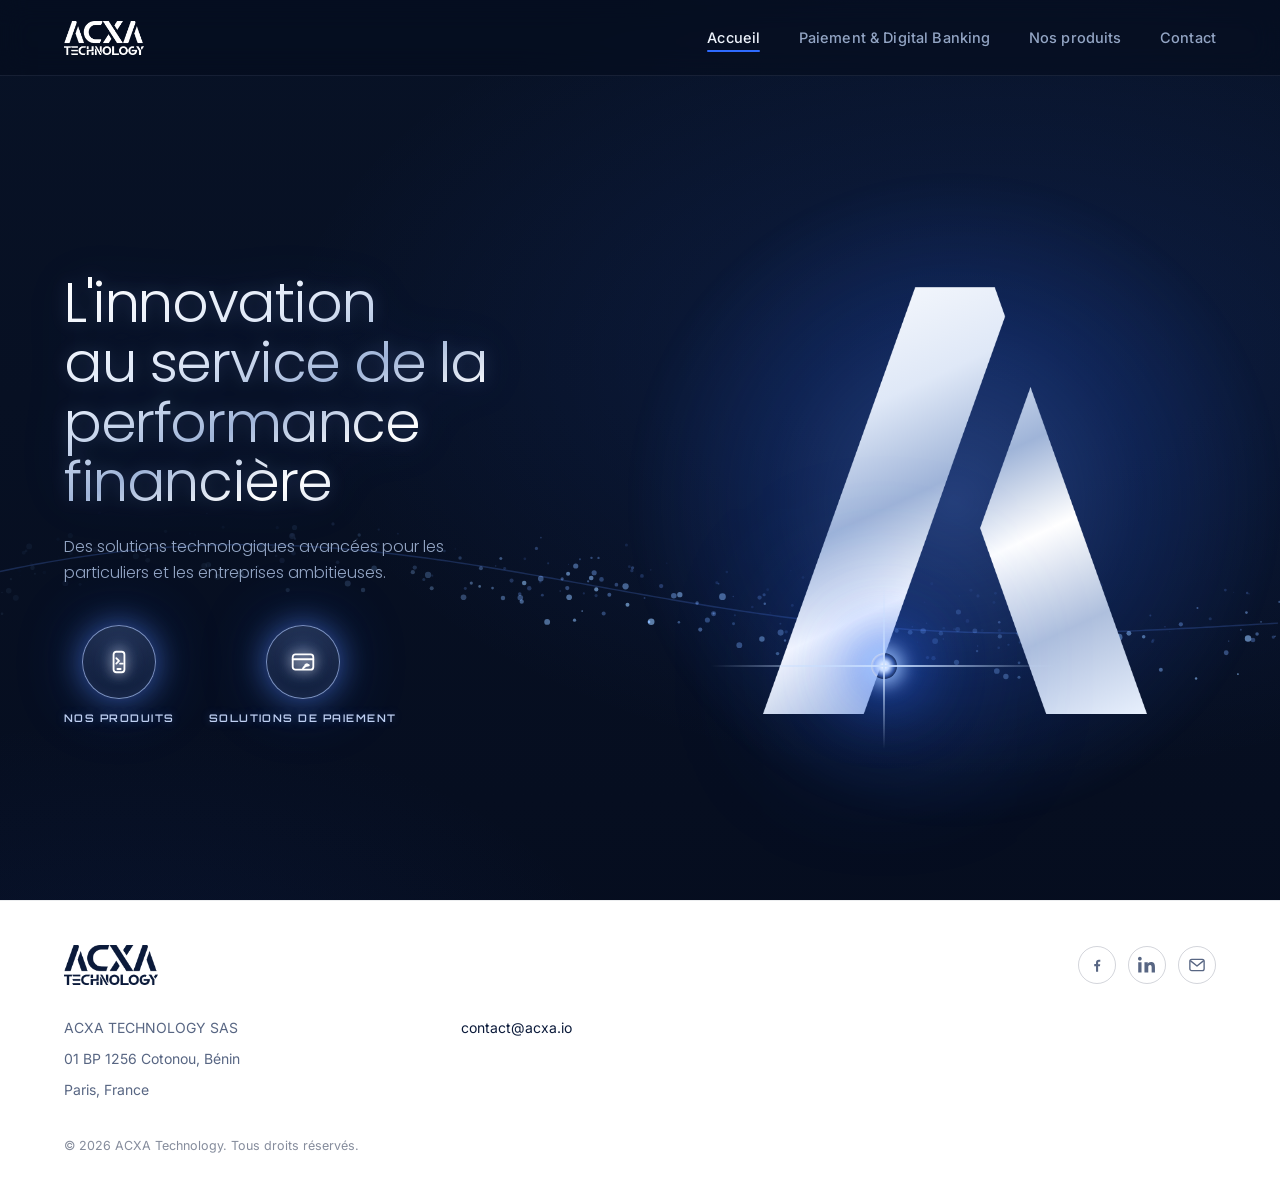
==== commit 377e4dc3: "Retrait de www.acxa.io du pied de page Co-Authored-By: Devin AI <158243242+devin-ai-integration[bot]" ====
--- a/index.html
+++ b/index.html
@@ -100,7 +100,6 @@
         </div>
         <div class="footer-col">
           <a href="mailto:contact@acxa.io">contact@acxa.io</a>
-          <a href="https://www.acxa.io">www.acxa.io</a>
         </div>
       </div>
       <p class="footer-copy">© 2026 ACXA Technology. Tous droits réservés.</p>
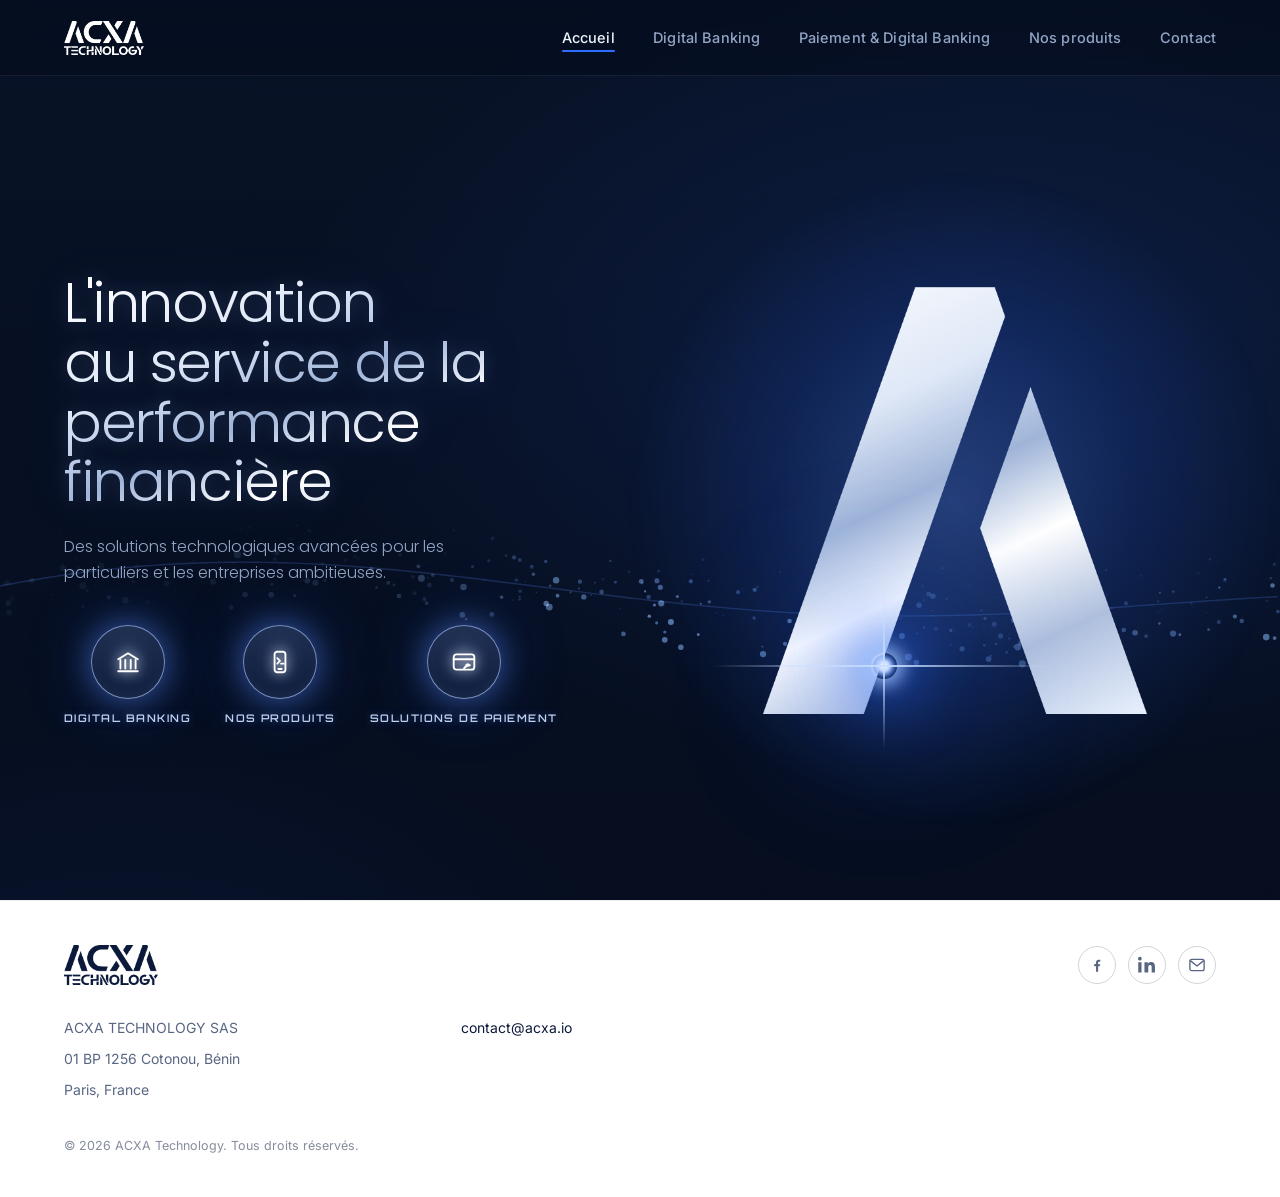
==== commit f4c73138: "Add Digital Banking page (transformation digitale bancaire & inclusion financière), home widget, nav" ====
--- a/index.html
+++ b/index.html
@@ -39,6 +39,7 @@
     </a>
     <nav class="nav-links" id="nav-links" aria-label="Navigation principale">
       <a href="#accueil" class="nav-link active">Accueil</a>
+      <a href="digital-banking.html" class="nav-link">Digital Banking</a>
       <a href="solutions.html" class="nav-link">Paiement &amp; Digital Banking</a>
       <a href="produits.html" class="nav-link">Nos produits</a>
       <a href="mailto:contact@acxa.io" class="nav-link">Contact</a>
@@ -57,6 +58,12 @@
           <h1><span>L'innovation</span> <span>au service de la</span> <span>performance</span> <span>financière</span></h1>
           <p class="hero-sub">Des solutions technologiques avancées pour les particuliers et les entreprises ambitieuses.</p>
           <div class="hero-widgets">
+            <a href="digital-banking.html" class="hwidget">
+              <span class="hwidget-disc">
+                <svg viewBox="0 0 24 24" width="26" height="26" fill="none" stroke="currentColor" stroke-width="1.7" stroke-linecap="round" stroke-linejoin="round"><path d="M3 9.5L12 4l9 5.5"/><path d="M5 10v8M9.5 10v8M14.5 10v8M19 10v8"/><path d="M3 20.5h18"/></svg>
+              </span>
+              <span class="hwidget-label">Digital Banking</span>
+            </a>
             <a href="produits.html" class="hwidget">
               <span class="hwidget-disc">
                 <svg viewBox="0 0 24 24" width="26" height="26" fill="none" stroke="currentColor" stroke-width="1.7" stroke-linecap="round" stroke-linejoin="round"><rect x="7" y="2.5" width="10" height="19" rx="2.5"/><path d="M10.5 18.5h3"/><path d="M9.5 8.5l2.5 2.5-2.5 2.5M13 13.5h2.5"/></svg>
--- a/css/style.css
+++ b/css/style.css
@@ -1056,3 +1056,57 @@
 }
 .contact-success b { color: #5b8dff; font-weight: 500; }
 .contact-submit:disabled { opacity: 0.6; cursor: wait; transform: none; }
+
+/* ---------- Senou Pay details (products page) ---------- */
+.senou-info {
+  position: relative;
+  z-index: 2;
+  background: linear-gradient(180deg, #ffffff 0%, #f3f6fc 100%);
+  color: var(--bg-2);
+  padding: clamp(64px, 9vw, 110px) clamp(20px, 5vw, 64px);
+}
+.senou-info-inner { max-width: 1240px; margin: 0 auto; }
+.senou-kicker {
+  font-family: var(--font-chain);
+  font-size: 12px; font-weight: 600; letter-spacing: 0.2em; text-transform: uppercase;
+  color: var(--accent); margin-bottom: 14px;
+}
+.senou-info h2 {
+  font-family: 'Poppins', sans-serif; font-weight: 500;
+  font-size: clamp(26px, 3.4vw, 40px); line-height: 1.2; letter-spacing: -0.01em;
+  color: var(--bg-1); max-width: 820px;
+}
+.senou-lead { margin-top: 18px; max-width: 760px; font-size: 17px; line-height: 1.7; color: #586683; }
+.senou-grid {
+  display: grid; grid-template-columns: repeat(4, 1fr); gap: 20px;
+  margin-top: clamp(36px, 5vw, 56px);
+}
+.senou-card {
+  background: #fff; border: 1px solid rgba(11, 26, 58, 0.1); border-radius: 16px;
+  padding: 26px 24px; box-shadow: 0 10px 30px rgba(11, 26, 58, 0.06);
+  transition: transform 0.25s ease, border-color 0.25s ease, box-shadow 0.25s ease;
+}
+.senou-card:hover { transform: translateY(-3px); border-color: rgba(46, 107, 255, 0.4); box-shadow: 0 14px 36px rgba(46, 107, 255, 0.12); }
+.senou-card h3 { font-size: 17px; font-weight: 600; color: var(--bg-1); line-height: 1.35; }
+.senou-card h3::before {
+  content: ""; display: block; width: 28px; height: 3px; border-radius: 2px; margin-bottom: 16px;
+  background: linear-gradient(90deg, var(--accent), var(--accent-bright));
+}
+.senou-card p { margin-top: 10px; font-size: 14.5px; line-height: 1.65; color: #586683; }
+.senou-info .senou-faq-title { margin-top: clamp(56px, 7vw, 84px); font-size: clamp(22px, 2.6vw, 30px); }
+.senou-faq { margin-top: 24px; max-width: 900px; border-top: 1px solid rgba(11, 26, 58, 0.12); }
+.senou-faq details { border-bottom: 1px solid rgba(11, 26, 58, 0.12); }
+.senou-faq summary {
+  cursor: pointer; list-style: none; position: relative;
+  padding: 20px 40px 20px 0; font-size: 16.5px; font-weight: 500; color: var(--bg-1);
+}
+.senou-faq summary::-webkit-details-marker { display: none; }
+.senou-faq summary::after {
+  content: "+"; position: absolute; right: 6px; top: 50%; transform: translateY(-50%);
+  font-size: 22px; font-weight: 300; color: var(--accent); transition: transform 0.25s ease;
+}
+.senou-faq details[open] summary::after { transform: translateY(-50%) rotate(45deg); }
+.senou-faq summary:hover { color: var(--accent); }
+.senou-faq details p { padding: 0 40px 22px 0; font-size: 15px; line-height: 1.7; color: #586683; }
+@media (max-width: 1000px) { .senou-grid { grid-template-columns: repeat(2, 1fr); } }
+@media (max-width: 560px) { .senou-grid { grid-template-columns: 1fr; } }
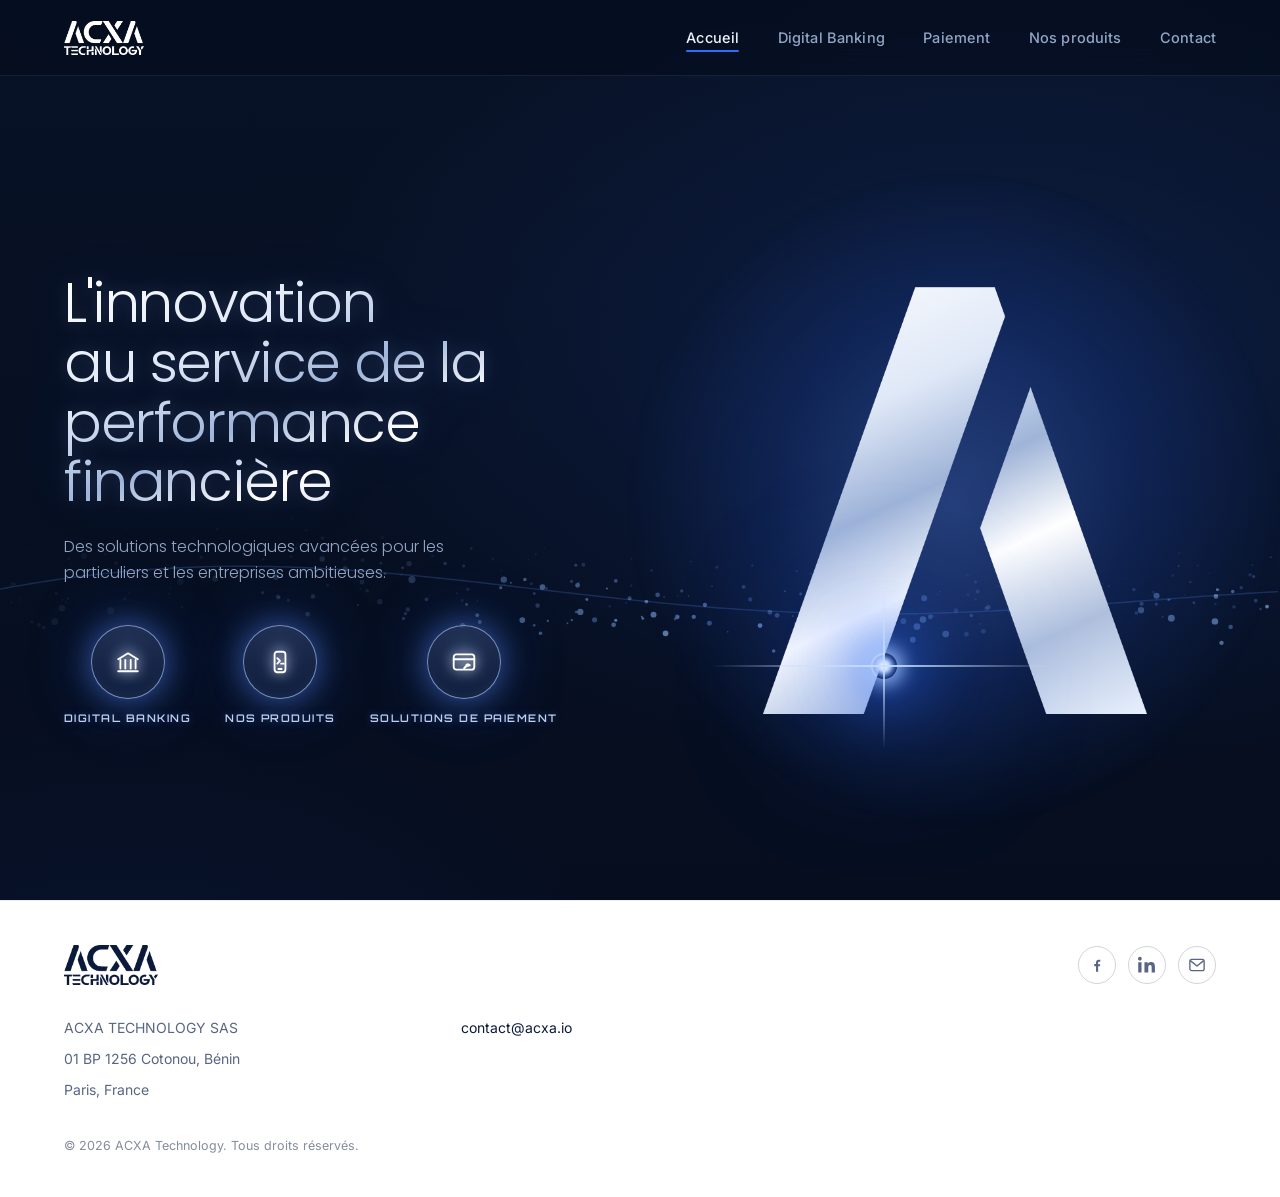
==== commit 09ad819c: "Rename nav link 'Paiement & Digital Banking' to 'Paiement' to avoid duplicate with Digital Banking C" ====
--- a/index.html
+++ b/index.html
@@ -40,7 +40,7 @@
     <nav class="nav-links" id="nav-links" aria-label="Navigation principale">
       <a href="#accueil" class="nav-link active">Accueil</a>
       <a href="digital-banking.html" class="nav-link">Digital Banking</a>
-      <a href="solutions.html" class="nav-link">Paiement &amp; Digital Banking</a>
+      <a href="solutions.html" class="nav-link">Paiement</a>
       <a href="produits.html" class="nav-link">Nos produits</a>
       <a href="mailto:contact@acxa.io" class="nav-link">Contact</a>
     </nav>
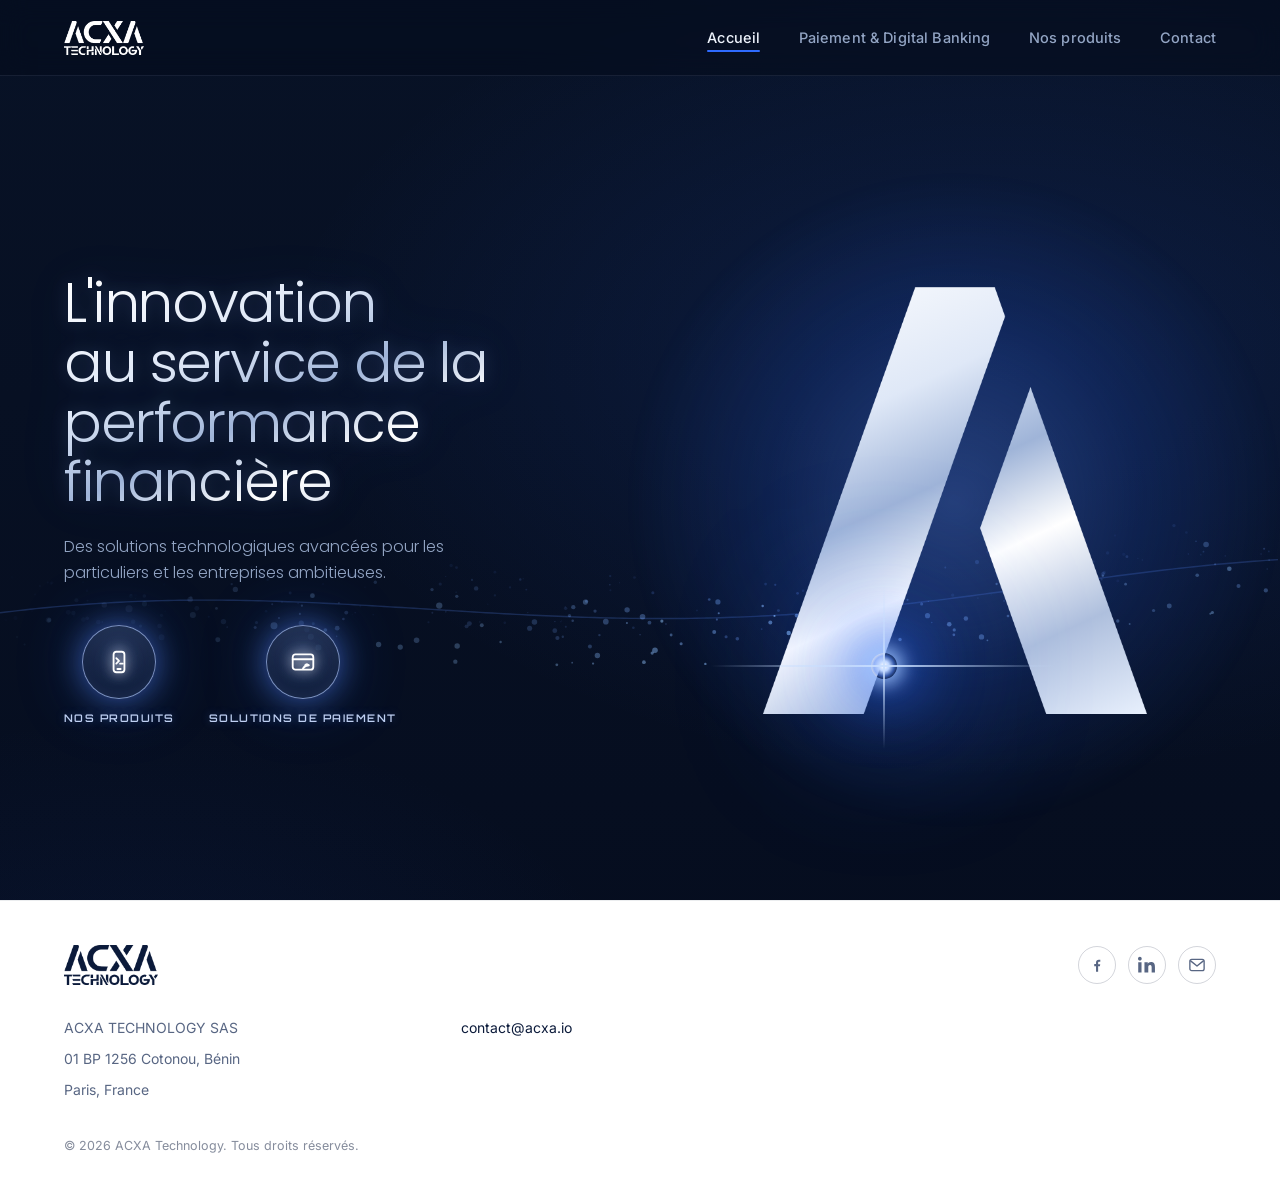
==== commit 559feabd: "Archive Digital Banking page (archive/digital-banking-2026-10-29.html) and remove it from the site f" ====
--- a/index.html
+++ b/index.html
@@ -39,8 +39,7 @@
     </a>
     <nav class="nav-links" id="nav-links" aria-label="Navigation principale">
       <a href="#accueil" class="nav-link active">Accueil</a>
-      <a href="digital-banking.html" class="nav-link">Digital Banking</a>
-      <a href="solutions.html" class="nav-link">Paiement</a>
+      <a href="solutions.html" class="nav-link">Paiement &amp; Digital Banking</a>
       <a href="produits.html" class="nav-link">Nos produits</a>
       <a href="mailto:contact@acxa.io" class="nav-link">Contact</a>
     </nav>
@@ -58,12 +57,6 @@
           <h1><span>L'innovation</span> <span>au service de la</span> <span>performance</span> <span>financière</span></h1>
           <p class="hero-sub">Des solutions technologiques avancées pour les particuliers et les entreprises ambitieuses.</p>
           <div class="hero-widgets">
-            <a href="digital-banking.html" class="hwidget">
-              <span class="hwidget-disc">
-                <svg viewBox="0 0 24 24" width="26" height="26" fill="none" stroke="currentColor" stroke-width="1.7" stroke-linecap="round" stroke-linejoin="round"><path d="M3 9.5L12 4l9 5.5"/><path d="M5 10v8M9.5 10v8M14.5 10v8M19 10v8"/><path d="M3 20.5h18"/></svg>
-              </span>
-              <span class="hwidget-label">Digital Banking</span>
-            </a>
             <a href="produits.html" class="hwidget">
               <span class="hwidget-disc">
                 <svg viewBox="0 0 24 24" width="26" height="26" fill="none" stroke="currentColor" stroke-width="1.7" stroke-linecap="round" stroke-linejoin="round"><rect x="7" y="2.5" width="10" height="19" rx="2.5"/><path d="M10.5 18.5h3"/><path d="M9.5 8.5l2.5 2.5-2.5 2.5M13 13.5h2.5"/></svg>
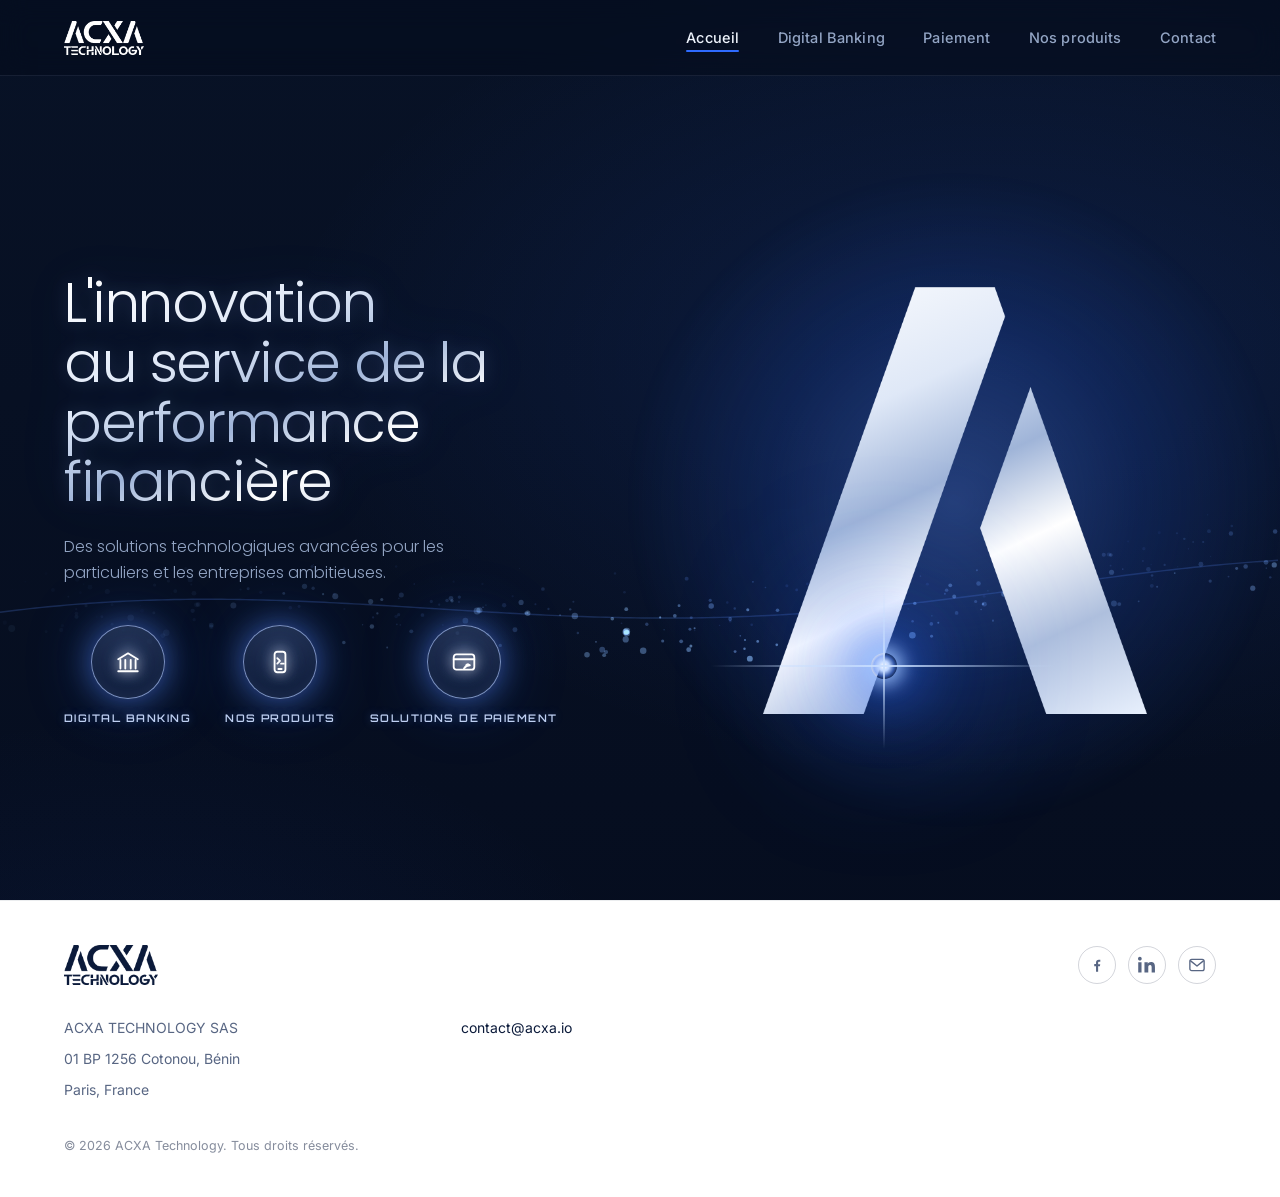
==== commit 5a479563: "Restore Digital Banking page from archive (nav, home widget, sitemap, redirect removed) Co-Authored-" ====
--- a/index.html
+++ b/index.html
@@ -39,7 +39,8 @@
     </a>
     <nav class="nav-links" id="nav-links" aria-label="Navigation principale">
       <a href="#accueil" class="nav-link active">Accueil</a>
-      <a href="solutions.html" class="nav-link">Paiement &amp; Digital Banking</a>
+      <a href="digital-banking.html" class="nav-link">Digital Banking</a>
+      <a href="solutions.html" class="nav-link">Paiement</a>
       <a href="produits.html" class="nav-link">Nos produits</a>
       <a href="mailto:contact@acxa.io" class="nav-link">Contact</a>
     </nav>
@@ -57,6 +58,12 @@
           <h1><span>L'innovation</span> <span>au service de la</span> <span>performance</span> <span>financière</span></h1>
           <p class="hero-sub">Des solutions technologiques avancées pour les particuliers et les entreprises ambitieuses.</p>
           <div class="hero-widgets">
+            <a href="digital-banking.html" class="hwidget">
+              <span class="hwidget-disc">
+                <svg viewBox="0 0 24 24" width="26" height="26" fill="none" stroke="currentColor" stroke-width="1.7" stroke-linecap="round" stroke-linejoin="round"><path d="M3 9.5L12 4l9 5.5"/><path d="M5 10v8M9.5 10v8M14.5 10v8M19 10v8"/><path d="M3 20.5h18"/></svg>
+              </span>
+              <span class="hwidget-label">Digital Banking</span>
+            </a>
             <a href="produits.html" class="hwidget">
               <span class="hwidget-disc">
                 <svg viewBox="0 0 24 24" width="26" height="26" fill="none" stroke="currentColor" stroke-width="1.7" stroke-linecap="round" stroke-linejoin="round"><rect x="7" y="2.5" width="10" height="19" rx="2.5"/><path d="M10.5 18.5h3"/><path d="M9.5 8.5l2.5 2.5-2.5 2.5M13 13.5h2.5"/></svg>
